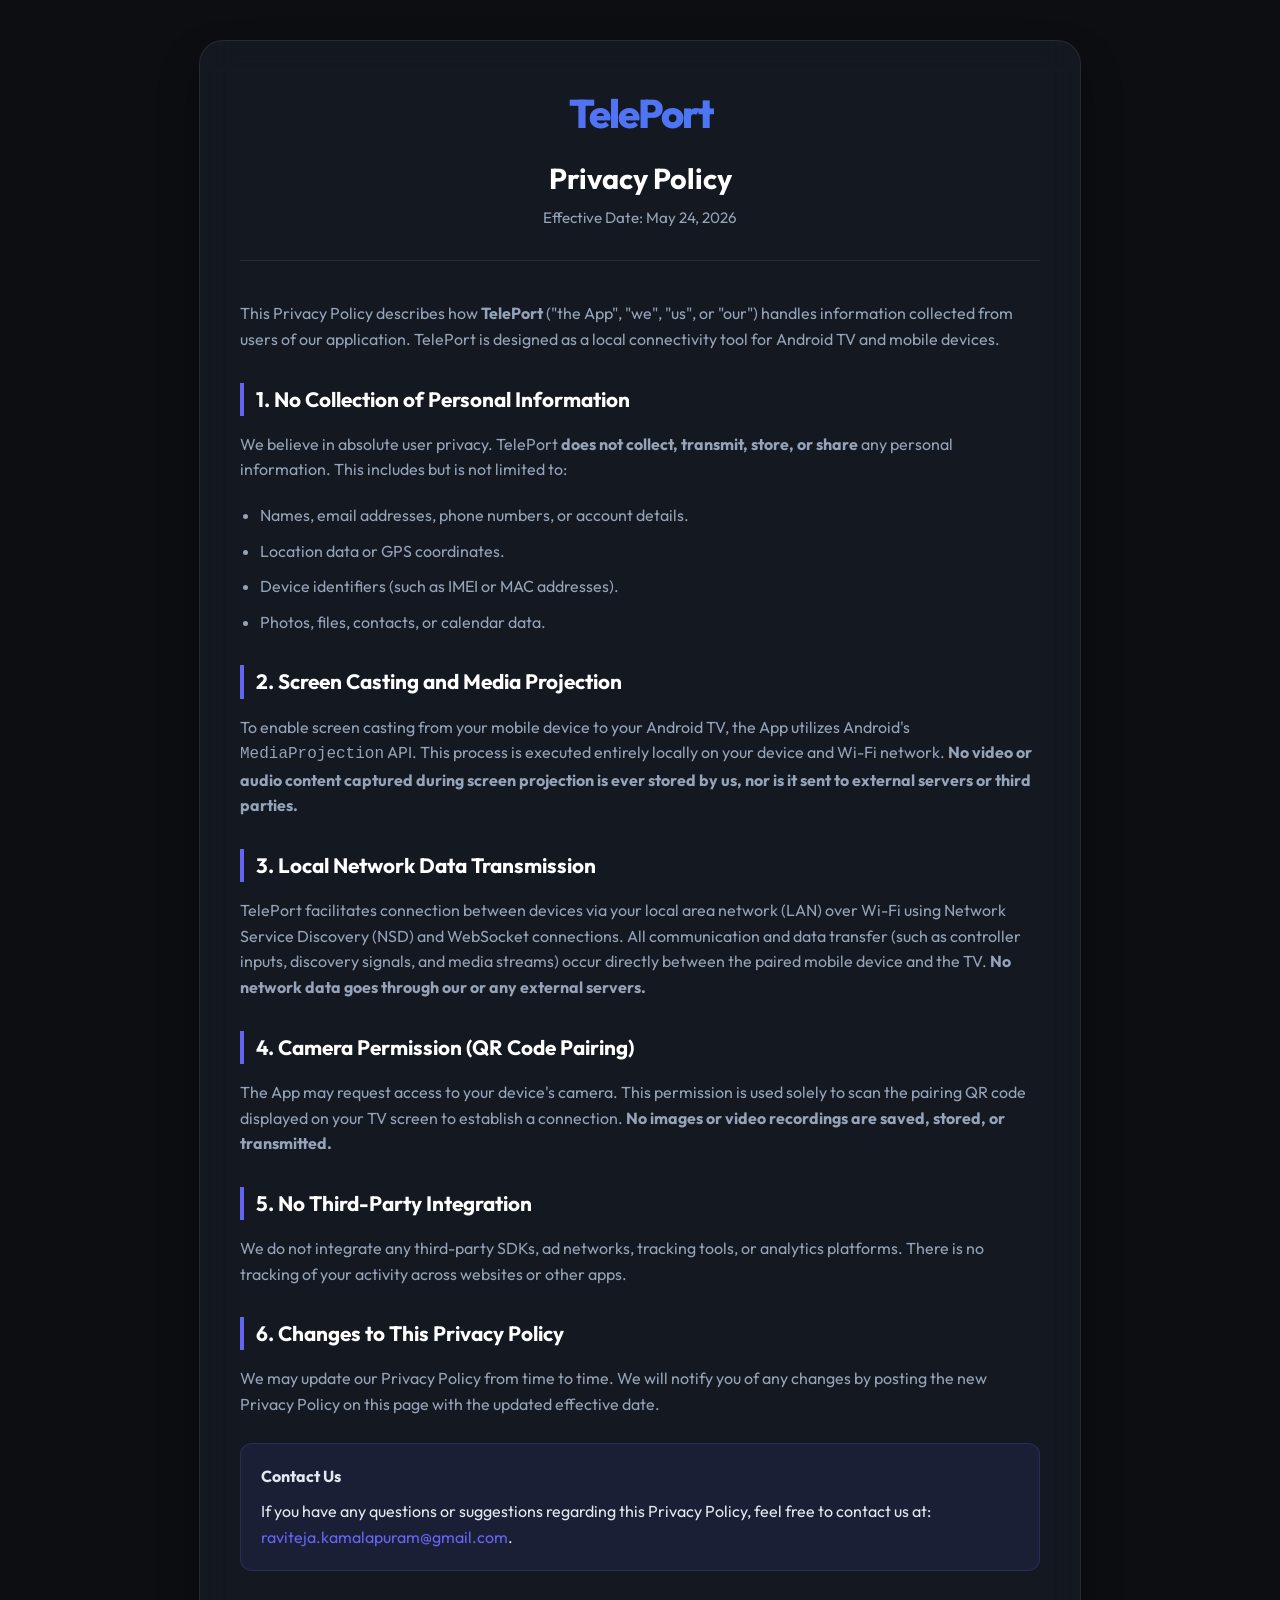
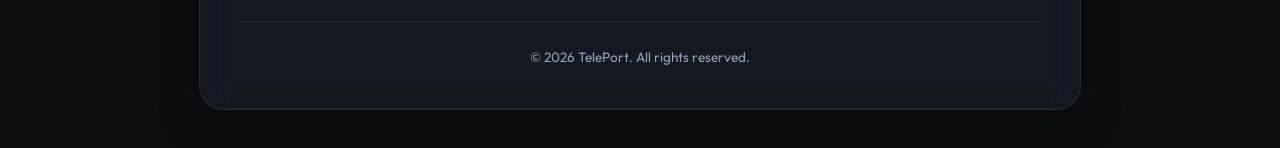
==== docs/privacy.html @ 7672777c "docs: add premium Privacy Policy page for Google Play Store compliance" ====
<!DOCTYPE html>
<html lang="en">
<head>
    <meta charset="UTF-8">
    <meta name="viewport" content="width=device-width, initial-scale=1.0">
    <title>Privacy Policy - TelePort</title>
    <style>
        :root {
            --bg-color: #0d0e12;
            --text-color: #e2e8f0;
            --text-secondary: #94a3b8;
            --accent-color: #6366f1;
            --accent-gradient: linear-gradient(135deg, #6366f1, #3b82f6);
            --card-bg: rgba(30, 41, 59, 0.4);
            --border-color: rgba(255, 255, 255, 0.08);
            --font-family: 'Outfit', -apple-system, BlinkMacSystemFont, "Segoe UI", Roboto, sans-serif;
        }

        body {
            background-color: var(--bg-color);
            color: var(--text-color);
            font-family: var(--font-family);
            line-height: 1.6;
            margin: 0;
            padding: 0;
            display: flex;
            justify-content: center;
            align-items: center;
            min-height: 100vh;
        }

        .container {
            max-width: 800px;
            width: 90%;
            margin: 40px auto;
            padding: 40px;
            background: var(--card-bg);
            backdrop-filter: blur(16px);
            -webkit-backdrop-filter: blur(16px);
            border: 1px solid var(--border-color);
            border-radius: 24px;
            box-shadow: 0 20px 40px rgba(0, 0, 0, 0.3);
        }

        .header {
            text-align: center;
            margin-bottom: 40px;
            border-bottom: 1px solid var(--border-color);
            padding-bottom: 30px;
        }

        .logo {
            font-size: 2.5rem;
            font-weight: 800;
            background: var(--accent-gradient);
            -webkit-background-clip: text;
            -webkit-text-fill-color: transparent;
            margin: 0 0 10px 0;
            letter-spacing: -0.05em;
        }

        h1 {
            font-size: 1.8rem;
            margin: 0;
            font-weight: 700;
            color: #ffffff;
        }

        .subtitle {
            color: var(--text-secondary);
            font-size: 0.95rem;
            margin-top: 5px;
        }

        h2 {
            font-size: 1.3rem;
            color: #ffffff;
            margin-top: 30px;
            margin-bottom: 15px;
            border-left: 4px solid var(--accent-color);
            padding-left: 12px;
        }

        p, ul {
            color: var(--text-secondary);
            font-size: 1rem;
            margin-bottom: 20px;
        }

        ul {
            padding-left: 20px;
        }

        li {
            margin-bottom: 10px;
        }

        .footer {
            margin-top: 50px;
            border-top: 1px solid var(--border-color);
            padding-top: 25px;
            text-align: center;
            font-size: 0.85rem;
            color: var(--text-secondary);
        }

        .contact-box {
            background: rgba(99, 102, 241, 0.1);
            border: 1px solid rgba(99, 102, 241, 0.2);
            padding: 20px;
            border-radius: 12px;
            margin-top: 25px;
        }

        .contact-box p {
            margin: 0 0 10px 0;
            color: var(--text-color);
        }

        a {
            color: var(--accent-color);
            text-decoration: none;
            transition: color 0.2s ease;
        }

        a:hover {
            color: #818cf8;
            text-decoration: underline;
        }

        @media (max-width: 600px) {
            .container {
                padding: 20px;
                margin: 20px auto;
            }
            .logo {
                font-size: 2rem;
            }
            h1 {
                font-size: 1.5rem;
            }
        }
    </style>
    <link rel="preconnect" href="https://fonts.googleapis.com">
    <link rel="preconnect" href="https://fonts.gstatic.com" crossorigin>
    <link href="https://fonts.googleapis.com/css2?family=Outfit:wght@400;600;700;800&display=swap" rel="stylesheet">
</head>
<body>
    <div class="container">
        <div class="header">
            <div class="logo">TelePort</div>
            <h1>Privacy Policy</h1>
            <div class="subtitle">Effective Date: May 24, 2026</div>
        </div>

        <p>This Privacy Policy describes how <strong>TelePort</strong> ("the App", "we", "us", or "our") handles information collected from users of our application. TelePort is designed as a local connectivity tool for Android TV and mobile devices.</p>

        <h2>1. No Collection of Personal Information</h2>
        <p>We believe in absolute user privacy. TelePort <strong>does not collect, transmit, store, or share</strong> any personal information. This includes but is not limited to:</p>
        <ul>
            <li>Names, email addresses, phone numbers, or account details.</li>
            <li>Location data or GPS coordinates.</li>
            <li>Device identifiers (such as IMEI or MAC addresses).</li>
            <li>Photos, files, contacts, or calendar data.</li>
        </ul>

        <h2>2. Screen Casting and Media Projection</h2>
        <p>To enable screen casting from your mobile device to your Android TV, the App utilizes Android's <code>MediaProjection</code> API. This process is executed entirely locally on your device and Wi-Fi network. <strong>No video or audio content captured during screen projection is ever stored by us, nor is it sent to external servers or third parties.</strong></p>

        <h2>3. Local Network Data Transmission</h2>
        <p>TelePort facilitates connection between devices via your local area network (LAN) over Wi-Fi using Network Service Discovery (NSD) and WebSocket connections. All communication and data transfer (such as controller inputs, discovery signals, and media streams) occur directly between the paired mobile device and the TV. <strong>No network data goes through our or any external servers.</strong></p>

        <h2>4. Camera Permission (QR Code Pairing)</h2>
        <p>The App may request access to your device's camera. This permission is used solely to scan the pairing QR code displayed on your TV screen to establish a connection. <strong>No images or video recordings are saved, stored, or transmitted.</strong></p>

        <h2>5. No Third-Party Integration</h2>
        <p>We do not integrate any third-party SDKs, ad networks, tracking tools, or analytics platforms. There is no tracking of your activity across websites or other apps.</p>

        <h2>6. Changes to This Privacy Policy</h2>
        <p>We may update our Privacy Policy from time to time. We will notify you of any changes by posting the new Privacy Policy on this page with the updated effective date.</p>

        <div class="contact-box">
            <p><strong>Contact Us</strong></p>
            If you have any questions or suggestions regarding this Privacy Policy, feel free to contact us at: <a href="mailto:raviteja.kamalapuram@gmail.com">raviteja.kamalapuram@gmail.com</a>.
        </div>

        <div class="footer">
            &copy; 2026 TelePort. All rights reserved.
        </div>
    </div>
</body>
</html>
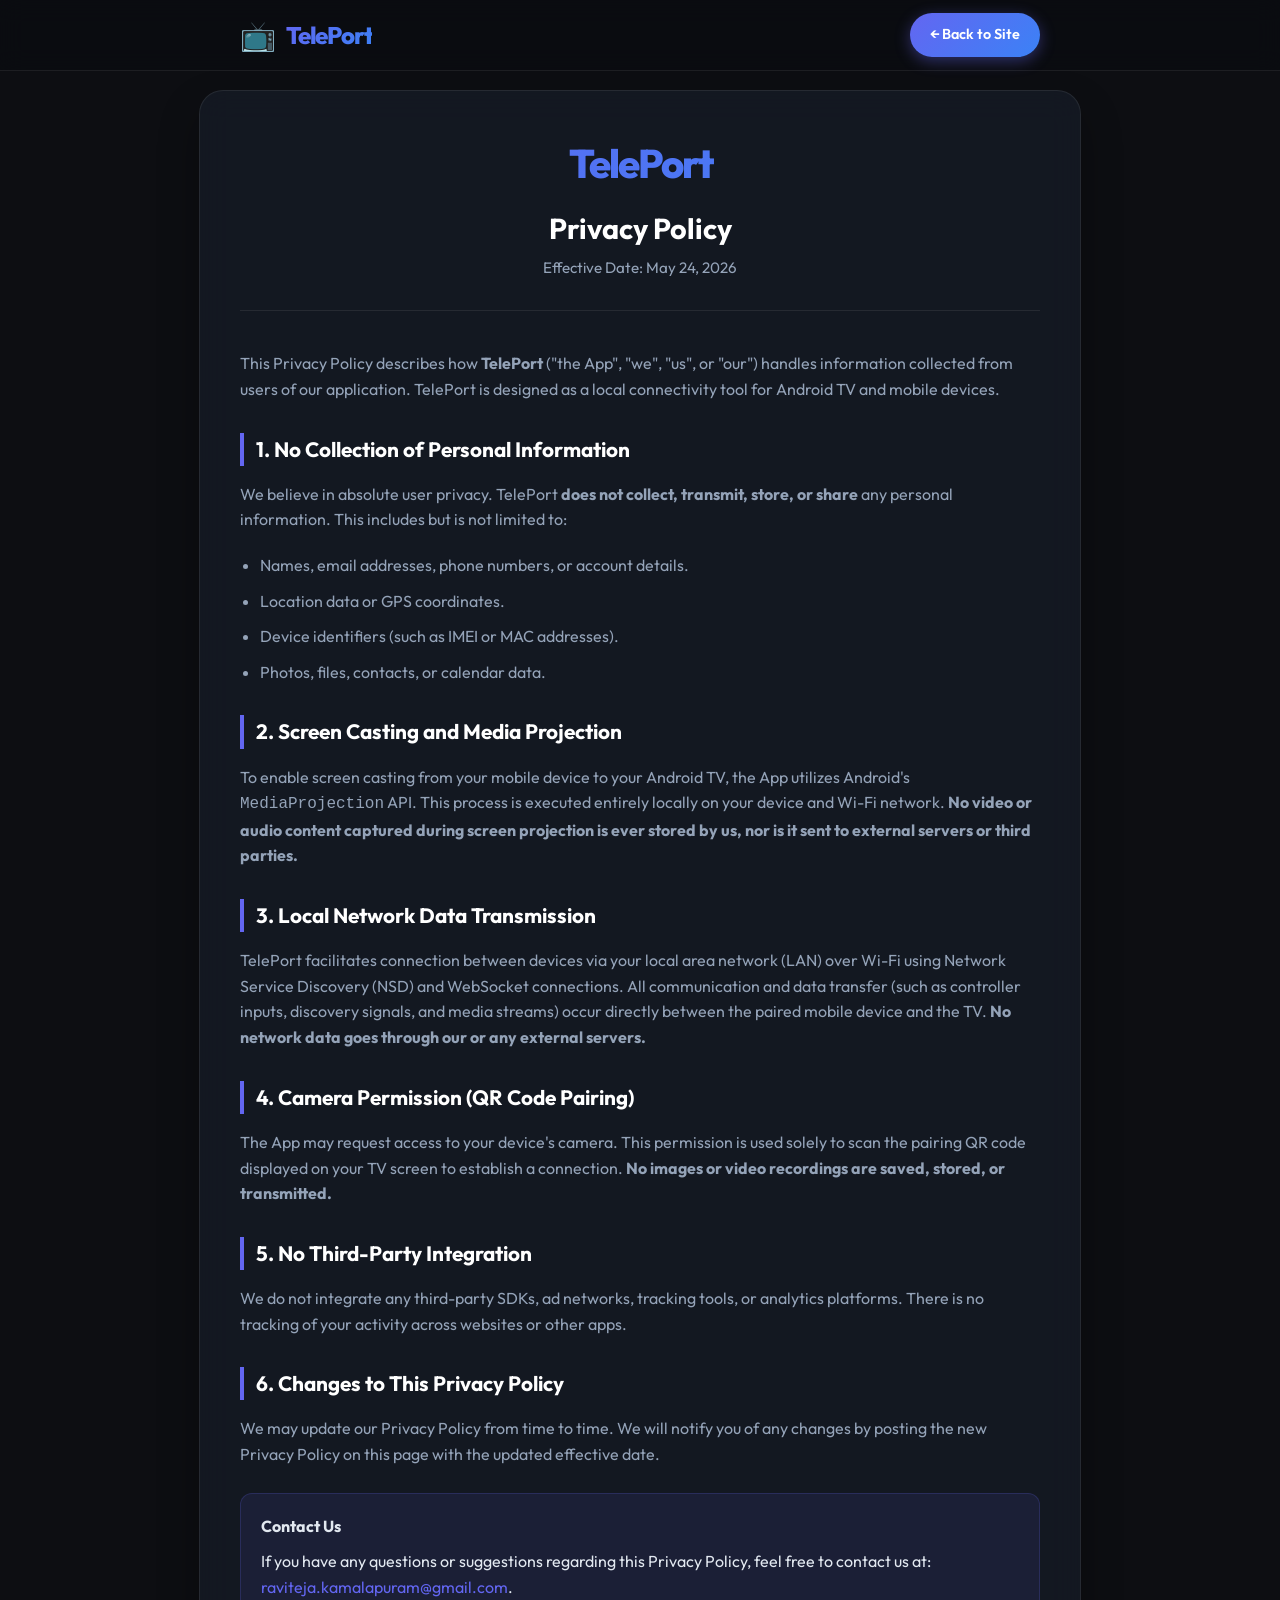
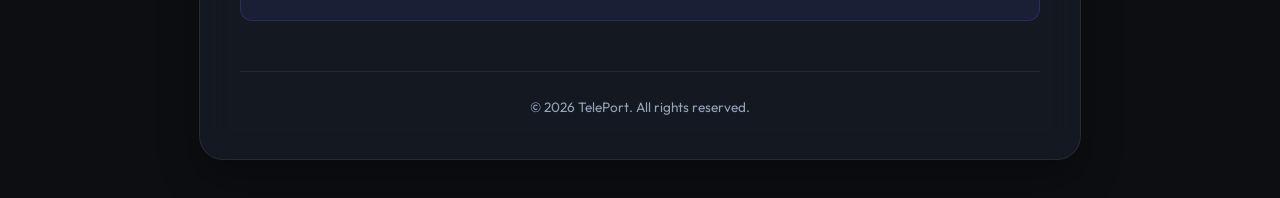
==== commit 45d47f86: "feat: implement Wave 4 Chrome Extension, design guidelines, and dev runner CLI" ====
--- a/docs/privacy.html
+++ b/docs/privacy.html
@@ -22,17 +22,13 @@
             font-family: var(--font-family);
             line-height: 1.6;
             margin: 0;
-            padding: 0;
-            display: flex;
-            justify-content: center;
-            align-items: center;
-            min-height: 100vh;
+            padding: 90px 0 40px 0;
         }
 
         .container {
             max-width: 800px;
             width: 90%;
-            margin: 40px auto;
+            margin: 0 auto;
             padding: 40px;
             background: var(--card-bg);
             backdrop-filter: blur(16px);
@@ -146,6 +142,17 @@
     <link href="https://fonts.googleapis.com/css2?family=Outfit:wght@400;600;700;800&display=swap" rel="stylesheet">
 </head>
 <body>
+    <!-- Header / Navbar -->
+    <header style="position: fixed; top: 0; left: 0; right: 0; z-index: 1000; background: rgba(11, 12, 16, 0.7); backdrop-filter: blur(12px); -webkit-backdrop-filter: blur(12px); border-bottom: 1px solid var(--border-color); width: 100%;">
+        <div class="nav-container" style="display: flex; justify-content: space-between; align-items: center; height: 70px; max-width: 800px; margin: 0 auto; padding: 0 20px;">
+            <a href="index.html" class="logo-group" style="display: flex; align-items: center; gap: 10px; text-decoration: none;">
+                <span class="logo-icon" style="font-size: 1.8rem;">📺</span>
+                <span class="logo-text" style="font-family: var(--font-family); font-size: 1.5rem; font-weight: 800; background: var(--accent-gradient); -webkit-background-clip: text; -webkit-text-fill-color: transparent; letter-spacing: -0.05em;">TelePort</span>
+            </a>
+            <a href="index.html" style="background: var(--accent-gradient); color: white; text-decoration: none; padding: 10px 20px; border-radius: 30px; font-weight: 600; font-size: 0.9rem; box-shadow: 0 4px 15px rgba(99,102,241,0.4);">← Back to Site</a>
+        </div>
+    </header>
+
     <div class="container">
         <div class="header">
             <div class="logo">TelePort</div>
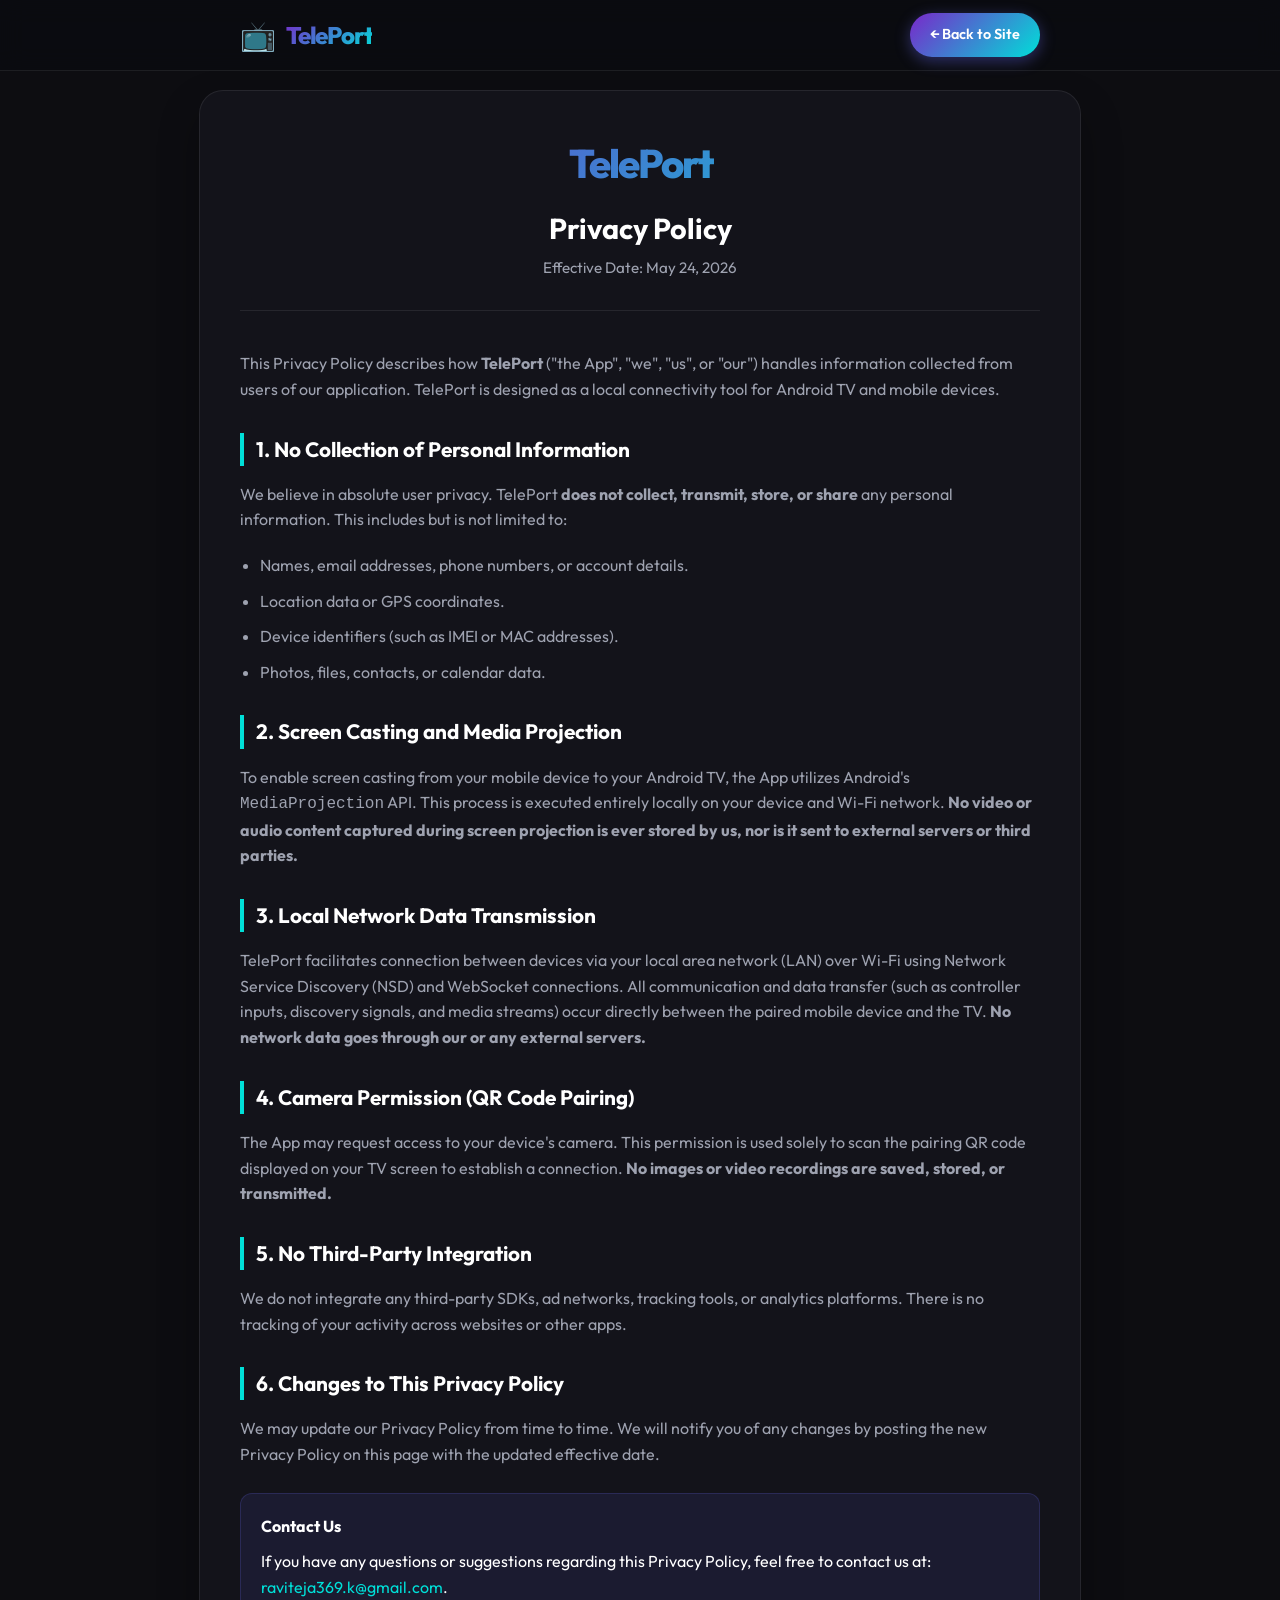
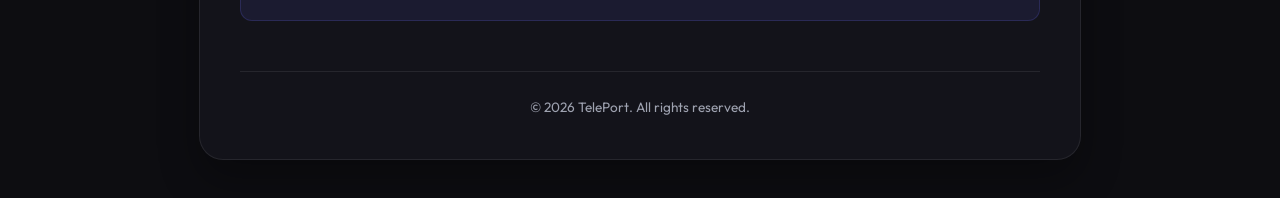
==== commit 44b0b222: "feat: implement single source of truth for branding tokens, app name, and port settings" ====
--- a/docs/privacy.html
+++ b/docs/privacy.html
@@ -3,16 +3,13 @@
 <head>
     <meta charset="UTF-8">
     <meta name="viewport" content="width=device-width, initial-scale=1.0">
-    <title>Privacy Policy - TelePort</title>
+    <title>Privacy Policy - <!-- APP_NAME -->TelePort<!-- /APP_NAME --></title>
+    <link rel="stylesheet" href="theme-tokens.css">
     <style>
         :root {
-            --bg-color: #0d0e12;
-            --text-color: #e2e8f0;
-            --text-secondary: #94a3b8;
-            --accent-color: #6366f1;
-            --accent-gradient: linear-gradient(135deg, #6366f1, #3b82f6);
-            --card-bg: rgba(30, 41, 59, 0.4);
-            --border-color: rgba(255, 255, 255, 0.08);
+            /* Inherits --bg-color, --card-bg, --border-color, --primary-color, --accent-color, --text-primary, --text-secondary from theme-tokens.css */
+            --text-color: var(--text-primary);
+            --accent-gradient: linear-gradient(135deg, var(--primary-color), var(--accent-color));
             --font-family: 'Outfit', -apple-system, BlinkMacSystemFont, "Segoe UI", Roboto, sans-serif;
         }
 
@@ -147,7 +144,7 @@
         <div class="nav-container" style="display: flex; justify-content: space-between; align-items: center; height: 70px; max-width: 800px; margin: 0 auto; padding: 0 20px;">
             <a href="index.html" class="logo-group" style="display: flex; align-items: center; gap: 10px; text-decoration: none;">
                 <span class="logo-icon" style="font-size: 1.8rem;">📺</span>
-                <span class="logo-text" style="font-family: var(--font-family); font-size: 1.5rem; font-weight: 800; background: var(--accent-gradient); -webkit-background-clip: text; -webkit-text-fill-color: transparent; letter-spacing: -0.05em;">TelePort</span>
+                <span class="logo-text" style="font-family: var(--font-family); font-size: 1.5rem; font-weight: 800; background: var(--accent-gradient); -webkit-background-clip: text; -webkit-text-fill-color: transparent; letter-spacing: -0.05em;"><!-- APP_NAME -->TelePort<!-- /APP_NAME --></span>
             </a>
             <a href="index.html" style="background: var(--accent-gradient); color: white; text-decoration: none; padding: 10px 20px; border-radius: 30px; font-weight: 600; font-size: 0.9rem; box-shadow: 0 4px 15px rgba(99,102,241,0.4);">← Back to Site</a>
         </div>
@@ -155,15 +152,15 @@
 
     <div class="container">
         <div class="header">
-            <div class="logo">TelePort</div>
+            <div class="logo"><!-- APP_NAME -->TelePort<!-- /APP_NAME --></div>
             <h1>Privacy Policy</h1>
             <div class="subtitle">Effective Date: May 24, 2026</div>
         </div>
 
-        <p>This Privacy Policy describes how <strong>TelePort</strong> ("the App", "we", "us", or "our") handles information collected from users of our application. TelePort is designed as a local connectivity tool for Android TV and mobile devices.</p>
+        <p>This Privacy Policy describes how <strong><!-- APP_NAME -->TelePort<!-- /APP_NAME --></strong> ("the App", "we", "us", or "our") handles information collected from users of our application. <!-- APP_NAME -->TelePort<!-- /APP_NAME --> is designed as a local connectivity tool for Android TV and mobile devices.</p>
 
         <h2>1. No Collection of Personal Information</h2>
-        <p>We believe in absolute user privacy. TelePort <strong>does not collect, transmit, store, or share</strong> any personal information. This includes but is not limited to:</p>
+        <p>We believe in absolute user privacy. <!-- APP_NAME -->TelePort<!-- /APP_NAME --> <strong>does not collect, transmit, store, or share</strong> any personal information. This includes but is not limited to:</p>
         <ul>
             <li>Names, email addresses, phone numbers, or account details.</li>
             <li>Location data or GPS coordinates.</li>
@@ -175,7 +172,7 @@
         <p>To enable screen casting from your mobile device to your Android TV, the App utilizes Android's <code>MediaProjection</code> API. This process is executed entirely locally on your device and Wi-Fi network. <strong>No video or audio content captured during screen projection is ever stored by us, nor is it sent to external servers or third parties.</strong></p>
 
         <h2>3. Local Network Data Transmission</h2>
-        <p>TelePort facilitates connection between devices via your local area network (LAN) over Wi-Fi using Network Service Discovery (NSD) and WebSocket connections. All communication and data transfer (such as controller inputs, discovery signals, and media streams) occur directly between the paired mobile device and the TV. <strong>No network data goes through our or any external servers.</strong></p>
+        <p><!-- APP_NAME -->TelePort<!-- /APP_NAME --> facilitates connection between devices via your local area network (LAN) over Wi-Fi using Network Service Discovery (NSD) and WebSocket connections. All communication and data transfer (such as controller inputs, discovery signals, and media streams) occur directly between the paired mobile device and the TV. <strong>No network data goes through our or any external servers.</strong></p>
 
         <h2>4. Camera Permission (QR Code Pairing)</h2>
         <p>The App may request access to your device's camera. This permission is used solely to scan the pairing QR code displayed on your TV screen to establish a connection. <strong>No images or video recordings are saved, stored, or transmitted.</strong></p>
@@ -188,11 +185,11 @@
 
         <div class="contact-box">
             <p><strong>Contact Us</strong></p>
-            If you have any questions or suggestions regarding this Privacy Policy, feel free to contact us at: <a href="mailto:raviteja.kamalapuram@gmail.com">raviteja.kamalapuram@gmail.com</a>.
+            If you have any questions or suggestions regarding this Privacy Policy, feel free to contact us at: <a href="mailto:raviteja369.k@gmail.com">raviteja369.k@gmail.com</a>.
         </div>
 
         <div class="footer">
-            &copy; 2026 TelePort. All rights reserved.
+            &copy; 2026 <!-- APP_NAME -->TelePort<!-- /APP_NAME -->. All rights reserved.
         </div>
     </div>
 </body>
--- a/docs/theme-tokens.css
+++ b/docs/theme-tokens.css
@@ -0,0 +1,13 @@
+/* Generated automatically from teleport-config.json. Do not edit directly. */
+:root {
+  --bg-color: #0d0d11;
+  --card-bg: rgba(26, 26, 36, 0.55);
+  --border-color: rgba(255, 255, 255, 0.08);
+  --primary-color: #7928ca;
+  --accent-color: #00dfd8;
+  --success-color: #02c39a;
+  --error-color: #ff3b30;
+  --text-primary: #ffffff;
+  --text-secondary: #9ea2b0;
+  --support-email: "raviteja369.k@gmail.com";
+}
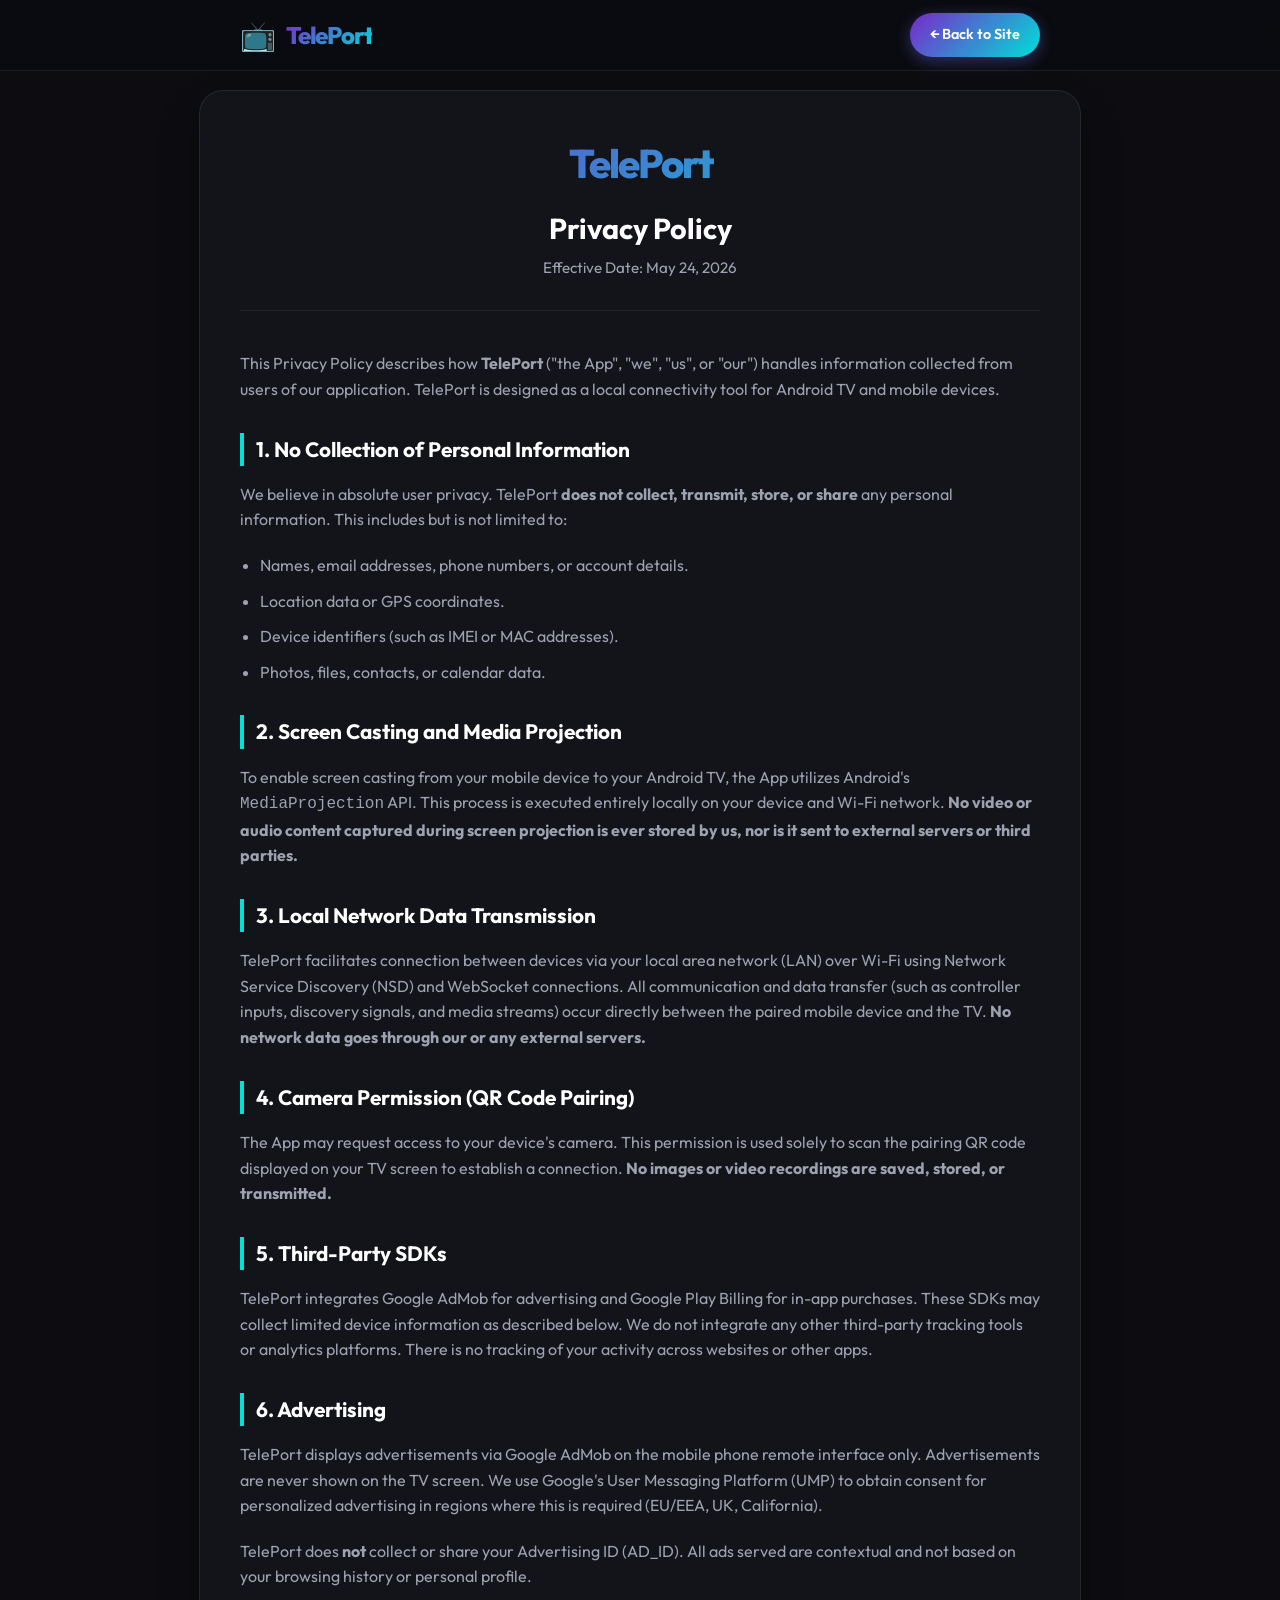
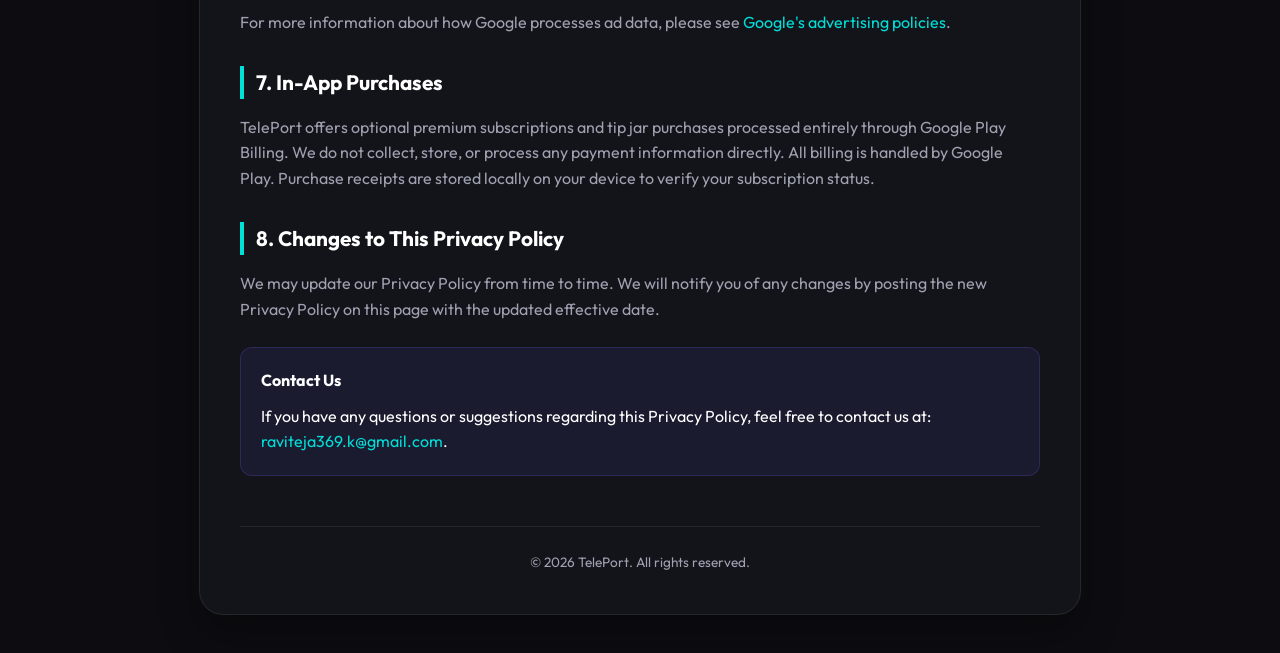
==== commit d402364b: "feat: Add complete monetization stack (AdMob, Play Billing, Paywall) ## What's New  ### Ad Infrastru" ====
--- a/docs/privacy.html
+++ b/docs/privacy.html
@@ -177,10 +177,18 @@
         <h2>4. Camera Permission (QR Code Pairing)</h2>
         <p>The App may request access to your device's camera. This permission is used solely to scan the pairing QR code displayed on your TV screen to establish a connection. <strong>No images or video recordings are saved, stored, or transmitted.</strong></p>
 
-        <h2>5. No Third-Party Integration</h2>
-        <p>We do not integrate any third-party SDKs, ad networks, tracking tools, or analytics platforms. There is no tracking of your activity across websites or other apps.</p>
-
-        <h2>6. Changes to This Privacy Policy</h2>
+        <h2>5. Third-Party SDKs</h2>
+        <p>TelePort integrates Google AdMob for advertising and Google Play Billing for in-app purchases. These SDKs may collect limited device information as described below. We do not integrate any other third-party tracking tools or analytics platforms. There is no tracking of your activity across websites or other apps.</p>
+
+        <h2>6. Advertising</h2>
+        <p>TelePort displays advertisements via Google AdMob on the mobile phone remote interface only. Advertisements are never shown on the TV screen. We use Google's User Messaging Platform (UMP) to obtain consent for personalized advertising in regions where this is required (EU/EEA, UK, California).</p>
+        <p>TelePort does <strong>not</strong> collect or share your Advertising ID (AD_ID). All ads served are contextual and not based on your browsing history or personal profile.</p>
+        <p>For more information about how Google processes ad data, please see <a href="https://policies.google.com/technologies/ads">Google's advertising policies</a>.</p>
+
+        <h2>7. In-App Purchases</h2>
+        <p>TelePort offers optional premium subscriptions and tip jar purchases processed entirely through Google Play Billing. We do not collect, store, or process any payment information directly. All billing is handled by Google Play. Purchase receipts are stored locally on your device to verify your subscription status.</p>
+
+        <h2>8. Changes to This Privacy Policy</h2>
         <p>We may update our Privacy Policy from time to time. We will notify you of any changes by posting the new Privacy Policy on this page with the updated effective date.</p>
 
         <div class="contact-box">
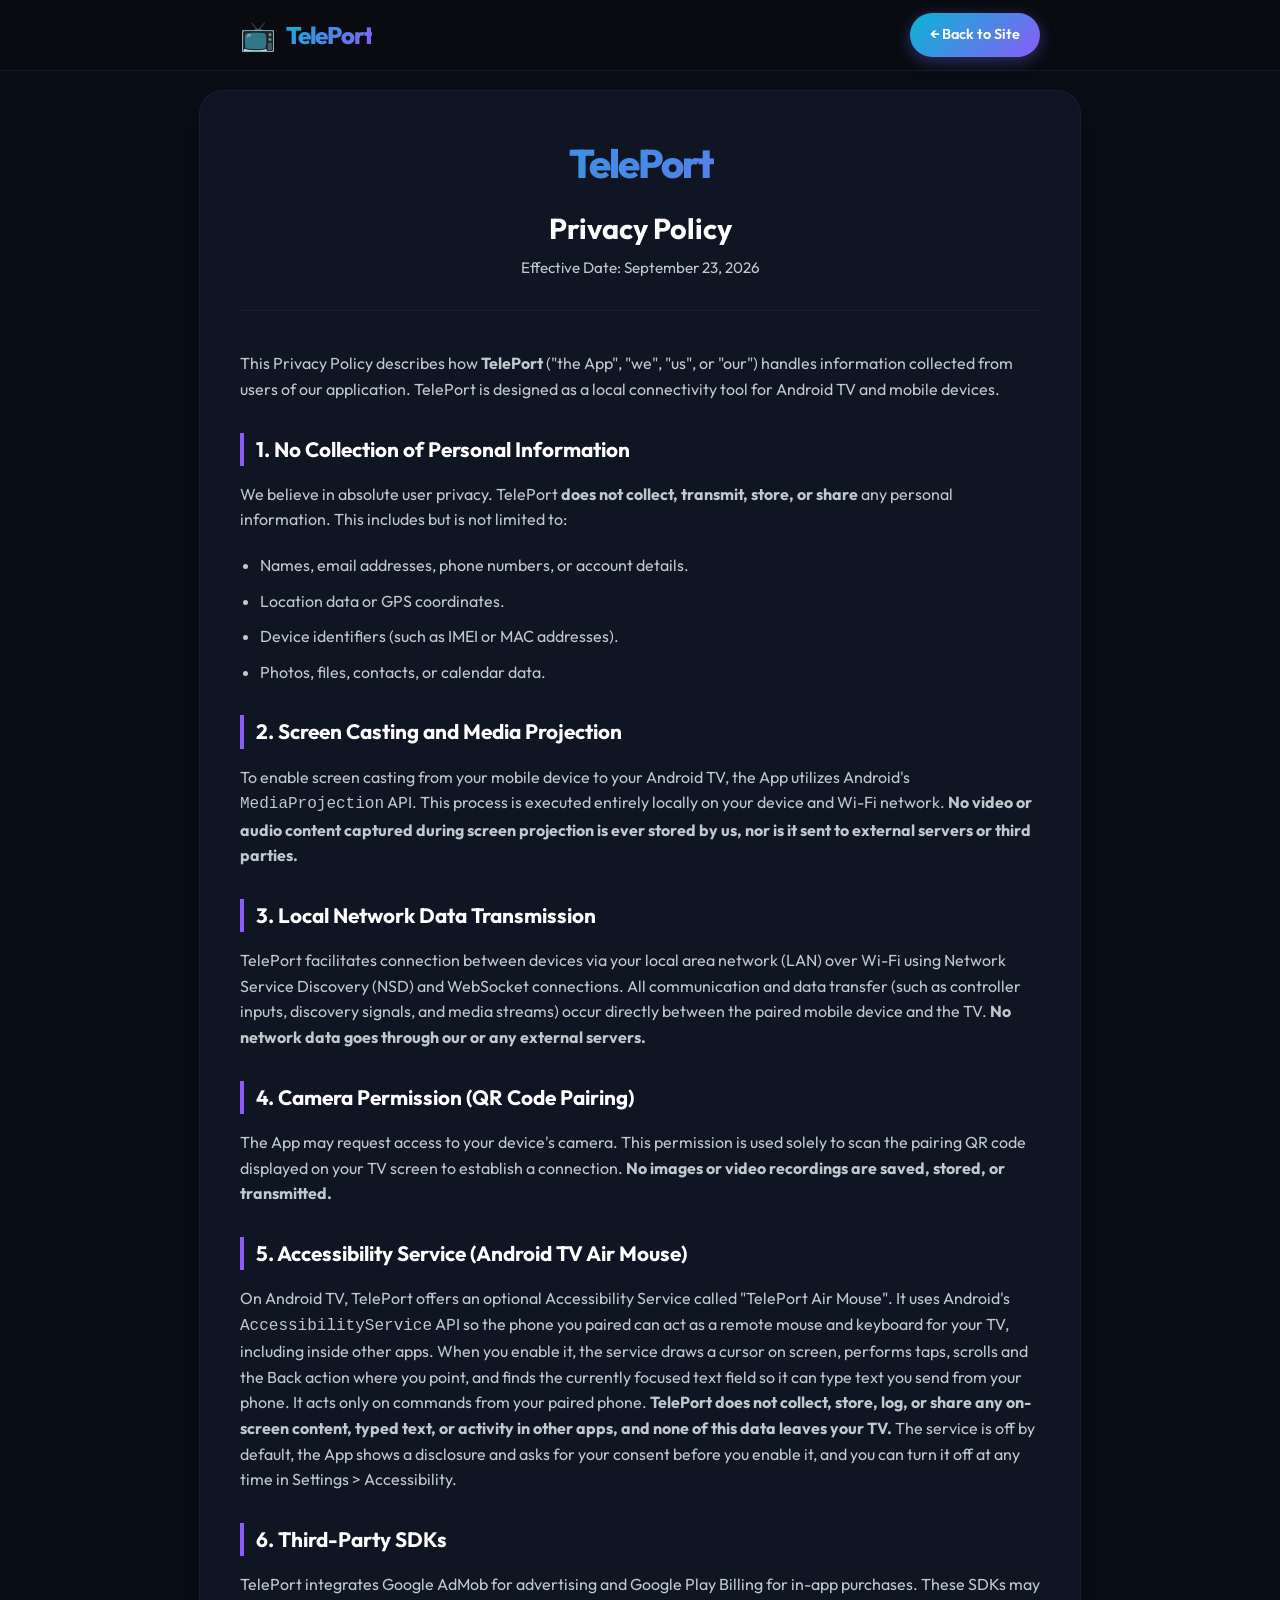
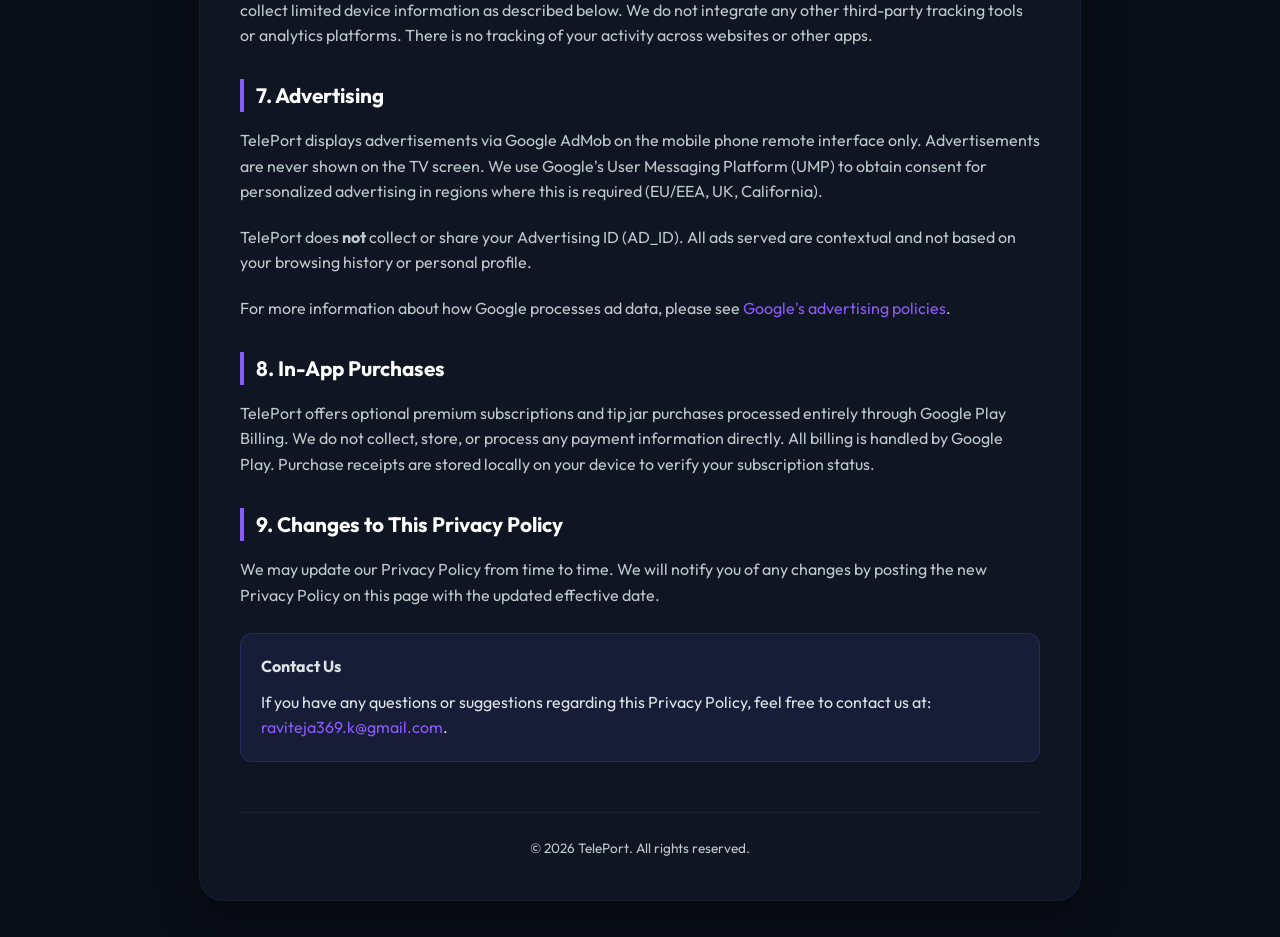
==== commit ccd49ce9: "docs: Play listing accessibility disclosure text and privacy policy section Co-Authored-By: Claude O" ====
--- a/docs/privacy.html
+++ b/docs/privacy.html
@@ -154,7 +154,7 @@
         <div class="header">
             <div class="logo"><!-- APP_NAME -->TelePort<!-- /APP_NAME --></div>
             <h1>Privacy Policy</h1>
-            <div class="subtitle">Effective Date: May 24, 2026</div>
+            <div class="subtitle">Effective Date: September 23, 2026</div>
         </div>
 
         <p>This Privacy Policy describes how <strong><!-- APP_NAME -->TelePort<!-- /APP_NAME --></strong> ("the App", "we", "us", or "our") handles information collected from users of our application. <!-- APP_NAME -->TelePort<!-- /APP_NAME --> is designed as a local connectivity tool for Android TV and mobile devices.</p>
@@ -177,18 +177,21 @@
         <h2>4. Camera Permission (QR Code Pairing)</h2>
         <p>The App may request access to your device's camera. This permission is used solely to scan the pairing QR code displayed on your TV screen to establish a connection. <strong>No images or video recordings are saved, stored, or transmitted.</strong></p>
 
-        <h2>5. Third-Party SDKs</h2>
+        <h2>5. Accessibility Service (Android TV Air Mouse)</h2>
+        <p>On Android TV, <!-- APP_NAME -->TelePort<!-- /APP_NAME --> offers an optional Accessibility Service called "TelePort Air Mouse". It uses Android's <code>AccessibilityService</code> API so the phone you paired can act as a remote mouse and keyboard for your TV, including inside other apps. When you enable it, the service draws a cursor on screen, performs taps, scrolls and the Back action where you point, and finds the currently focused text field so it can type text you send from your phone. It acts only on commands from your paired phone. <strong>TelePort does not collect, store, log, or share any on-screen content, typed text, or activity in other apps, and none of this data leaves your TV.</strong> The service is off by default, the App shows a disclosure and asks for your consent before you enable it, and you can turn it off at any time in Settings &gt; Accessibility.</p>
+
+        <h2>6. Third-Party SDKs</h2>
         <p>TelePort integrates Google AdMob for advertising and Google Play Billing for in-app purchases. These SDKs may collect limited device information as described below. We do not integrate any other third-party tracking tools or analytics platforms. There is no tracking of your activity across websites or other apps.</p>
 
-        <h2>6. Advertising</h2>
+        <h2>7. Advertising</h2>
         <p>TelePort displays advertisements via Google AdMob on the mobile phone remote interface only. Advertisements are never shown on the TV screen. We use Google's User Messaging Platform (UMP) to obtain consent for personalized advertising in regions where this is required (EU/EEA, UK, California).</p>
         <p>TelePort does <strong>not</strong> collect or share your Advertising ID (AD_ID). All ads served are contextual and not based on your browsing history or personal profile.</p>
         <p>For more information about how Google processes ad data, please see <a href="https://policies.google.com/technologies/ads">Google's advertising policies</a>.</p>
 
-        <h2>7. In-App Purchases</h2>
+        <h2>8. In-App Purchases</h2>
         <p>TelePort offers optional premium subscriptions and tip jar purchases processed entirely through Google Play Billing. We do not collect, store, or process any payment information directly. All billing is handled by Google Play. Purchase receipts are stored locally on your device to verify your subscription status.</p>
 
-        <h2>8. Changes to This Privacy Policy</h2>
+        <h2>9. Changes to This Privacy Policy</h2>
         <p>We may update our Privacy Policy from time to time. We will notify you of any changes by posting the new Privacy Policy on this page with the updated effective date.</p>
 
         <div class="contact-box">
--- a/docs/theme-tokens.css
+++ b/docs/theme-tokens.css
@@ -1,13 +1,13 @@
 /* Generated automatically from teleport-config.json. Do not edit directly. */
 :root {
-  --bg-color: #0d0d11;
-  --card-bg: rgba(26, 26, 36, 0.55);
-  --border-color: rgba(255, 255, 255, 0.08);
-  --primary-color: #7928ca;
-  --accent-color: #00dfd8;
+  --bg-color: #090d16;
+  --card-bg: rgba(21, 28, 44, 0.6);
+  --border-color: rgba(31, 41, 61, 0.5);
+  --primary-color: #06b6d4;
+  --accent-color: #8b5cf6;
   --success-color: #02c39a;
-  --error-color: #ff3b30;
-  --text-primary: #ffffff;
-  --text-secondary: #9ea2b0;
+  --error-color: #ffb4ab;
+  --text-primary: #dee3e6;
+  --text-secondary: #bcc9cd;
   --support-email: "raviteja369.k@gmail.com";
 }
